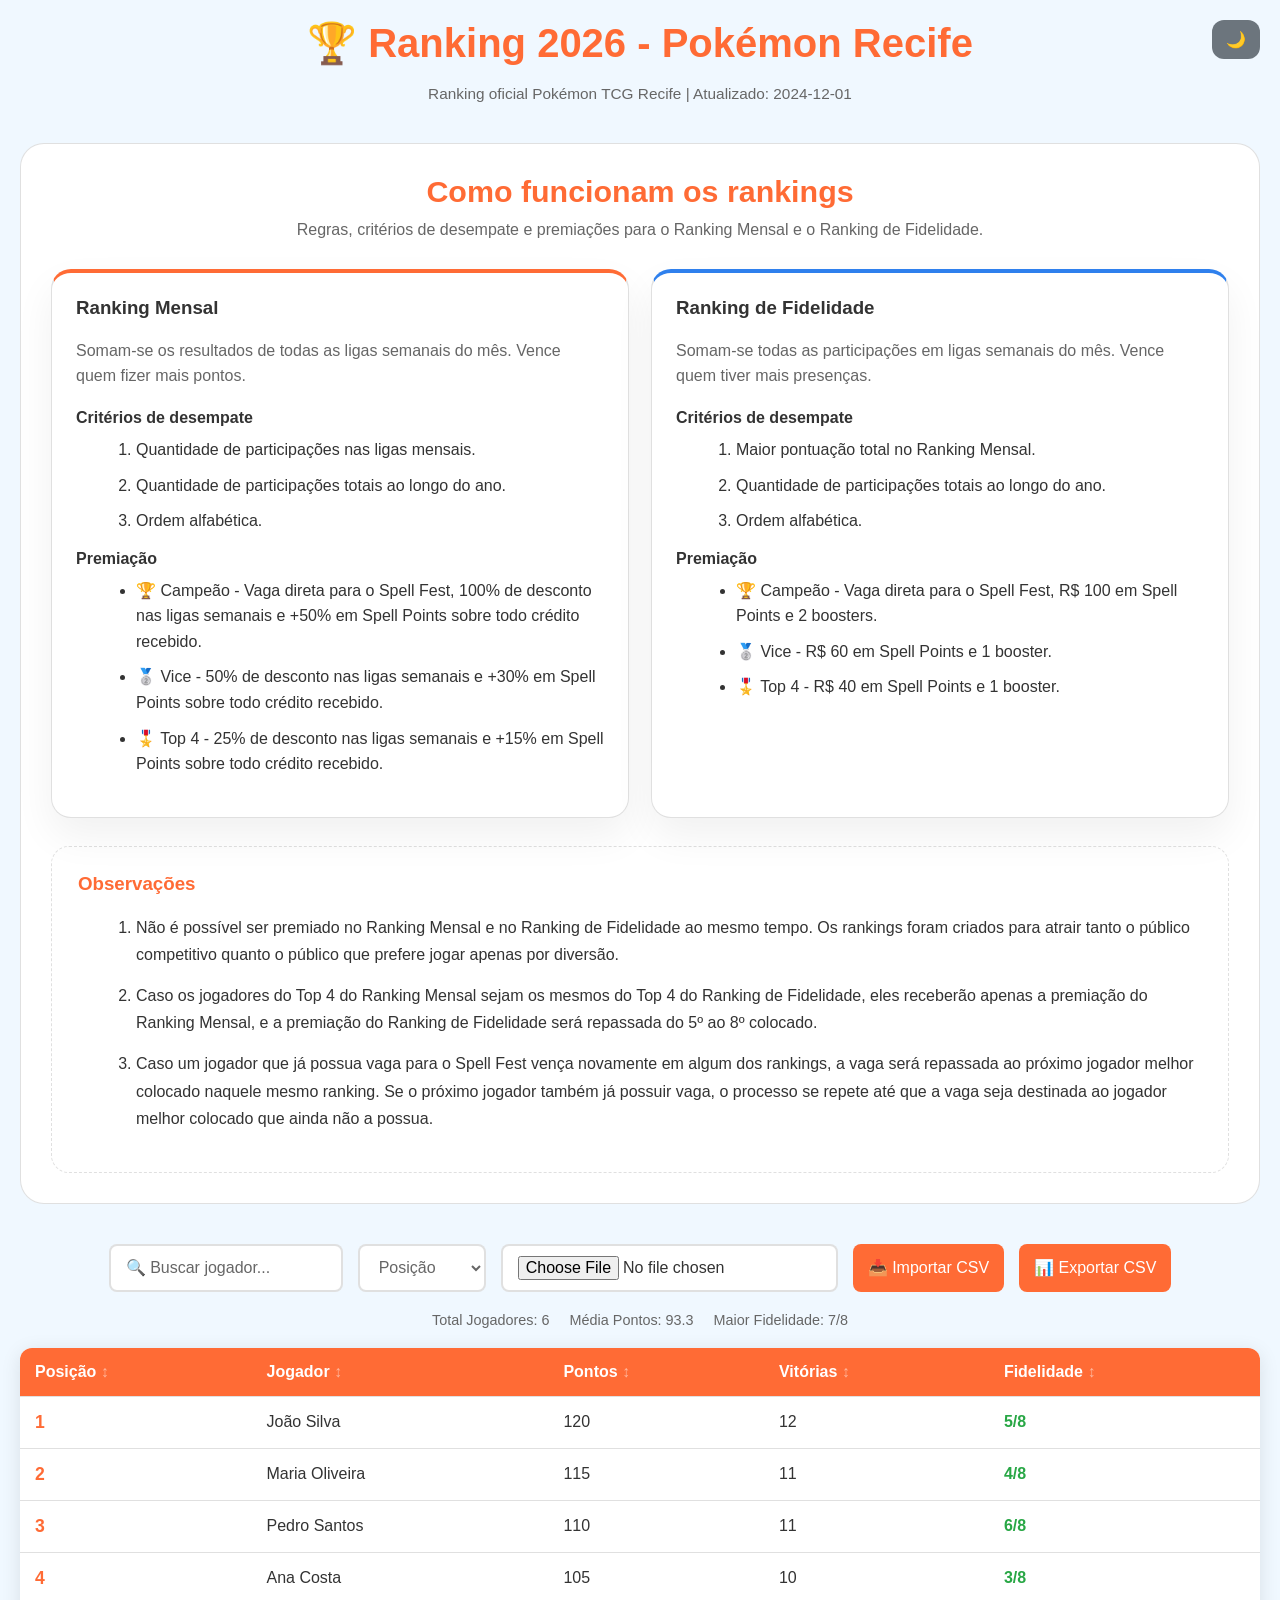
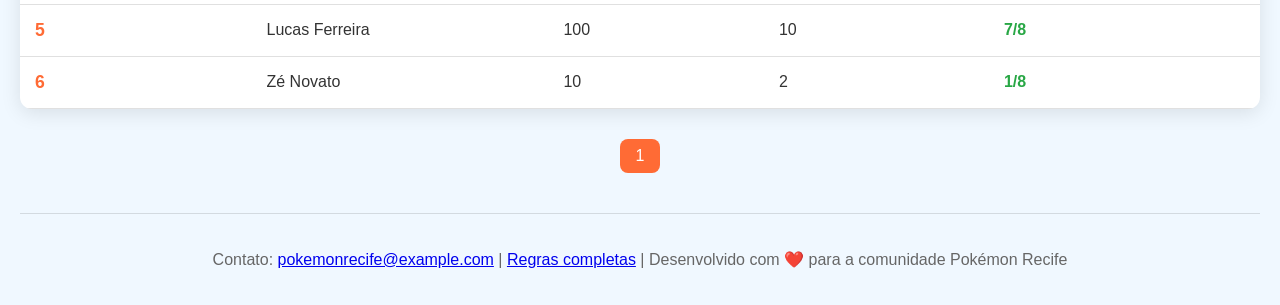
==== index.html @ 200f7b5b "feat: create initial HTML structure for Pokémon ranking page with detailed sections and controls" ====
<!DOCTYPE html>
<html lang="pt-BR">
<head>
    <meta charset="UTF-8">
    <meta name="viewport" content="width=device-width, initial-scale=1.0">
    <title>Ranking 2026 - Pokémon Recife</title>
    <link rel="stylesheet" href="css/style.css">
</head>

<body>

    <!-- Animação de intro: Pokébola -->
    <div id="pokeIntro">
        <div class="pokeball">
            <div class="pokeball-top"></div>
            <div class="pokeball-middle">
                <div class="pokeball-btn"></div>
            </div>
            <div class="pokeball-bottom"></div>
        </div>
    </div>

    <div class="header">
        <div class="header-top">
            <h1>🏆 Ranking 2026 - Pokémon Recife</h1>
            <button class="theme-toggle" onclick="toggleTheme()" aria-label="Alternar tema">🌙</button>
        </div>
        <p class="header-meta">Ranking oficial Pokémon TCG Recife | <span id="lastUpdate">Atualizado: 2024-12-01</span></p>
    </div>

    <section class="info-section">
        <div class="info-header">
            <h2>Como funcionam os rankings</h2>
            <p>Regras, critérios de desempate e premiações para o Ranking Mensal e o Ranking de Fidelidade.</p>
        </div>

        <div class="cards-grid">
            <article class="info-card card-monthly">
                <h3>Ranking Mensal</h3>
                <p class="card-intro">Somam-se os resultados de todas as ligas semanais do mês. Vence quem fizer mais pontos.</p>
                <div class="card-block">
                    <strong>Critérios de desempate</strong>
                    <ol>
                        <li>Quantidade de participações nas ligas mensais.</li>
                        <li>Quantidade de participações totais ao longo do ano.</li>
                        <li>Ordem alfabética.</li>
                    </ol>
                </div>
                <div class="card-block">
                    <strong>Premiação</strong>
                    <ul>
                        <li>🏆 Campeão - Vaga direta para o Spell Fest, 100% de desconto nas ligas semanais e +50% em Spell Points sobre todo crédito recebido.</li>
                        <li>🥈 Vice - 50% de desconto nas ligas semanais e +30% em Spell Points sobre todo crédito recebido.</li>
                        <li>🎖️ Top 4 - 25% de desconto nas ligas semanais e +15% em Spell Points sobre todo crédito recebido.</li>
                    </ul>
                </div>
            </article>

            <article class="info-card card-loyalty">
                <h3>Ranking de Fidelidade</h3>
                <p class="card-intro">Somam-se todas as participações em ligas semanais do mês. Vence quem tiver mais presenças.</p>
                <div class="card-block">
                    <strong>Critérios de desempate</strong>
                    <ol>
                        <li>Maior pontuação total no Ranking Mensal.</li>
                        <li>Quantidade de participações totais ao longo do ano.</li>
                        <li>Ordem alfabética.</li>
                    </ol>
                </div>
                <div class="card-block">
                    <strong>Premiação</strong>
                    <ul>
                        <li>🏆 Campeão - Vaga direta para o Spell Fest, R$ 100 em Spell Points e 2 boosters.</li>
                        <li>🥈 Vice - R$ 60 em Spell Points e 1 booster.</li>
                        <li>🎖️ Top 4 - R$ 40 em Spell Points e 1 booster.</li>
                    </ul>
                </div>
            </article>
        </div>

        <div class="observations">
            <h3>Observações</h3>
            <ol>
                <li>Não é possível ser premiado no Ranking Mensal e no Ranking de Fidelidade ao mesmo tempo. Os rankings foram criados para atrair tanto o público competitivo quanto o público que prefere jogar apenas por diversão.</li>
                <li>Caso os jogadores do Top 4 do Ranking Mensal sejam os mesmos do Top 4 do Ranking de Fidelidade, eles receberão apenas a premiação do Ranking Mensal, e a premiação do Ranking de Fidelidade será repassada do 5º ao 8º colocado.</li>
                <li>Caso um jogador que já possua vaga para o Spell Fest vença novamente em algum dos rankings, a vaga será repassada ao próximo jogador melhor colocado naquele mesmo ranking. Se o próximo jogador também já possuir vaga, o processo se repete até que a vaga seja destinada ao jogador melhor colocado que ainda não a possua.</li>
            </ol>
        </div>
    </section>

    <div class="controls">
        <input type="text" id="search" placeholder="🔍 Buscar jogador..." />

        <select id="sortSelect">
            <option value="position">Posição</option>
            <option value="player">Jogador</option>
            <option value="points">Pontos</option>
            <option value="wins">Vitórias</option>
            <option value="fidelidade">Fidelidade</option>
        </select>

        <input type="file" id="csvFile" accept=".csv" />
        <button onclick="importCSV()">📥 Importar CSV</button>

        <button onclick="exportCSV()">📊 Exportar CSV</button>
    </div>

    <div class="stats">
        <div>Total Jogadores: <span id="totalPlayers">0</span></div>
        <div>Média Pontos: <span id="avgPoints">0</span></div>
        <div>Maior Fidelidade: <span id="topFidelidade">0/0</span></div>
    </div>

    <div class="table-container">
        <table id="rankingTable">
            <thead>
                <tr>
                    <th class="sortable" onclick="sortTable(0)">Posição</th>
                    <th class="sortable" onclick="sortTable(1)">Jogador</th>
                    <th class="sortable" onclick="sortTable(2)">Pontos</th>
                    <th class="sortable" onclick="sortTable(3)">Vitórias</th>
                    <th class="sortable" onclick="sortTable(4)">Fidelidade</th>
                </tr>
            </thead>
            <tbody id="tableBody"></tbody>
        </table>
    </div>

    <div class="pagination" id="pagination"></div>

    <footer>
        <p>Contato: <a href="mailto:pokemonrecife@example.com">pokemonrecife@example.com</a> | 
        <a href="#">Regras completas</a> | Desenvolvido com ❤️ para a comunidade Pokémon Recife</p>
    </footer>

    <script src="js/script.js"></script>
</body>
</html>
---- css/style.css ----
:root {
    --bg: #f0f8ff;
    --card: white;
    --text: #333;
    --muted: #666;
    --border: rgba(0, 0, 0, 0.12);
    --accent: #ff6b35;
    --hover: #f5f5f5;
}

[data-theme="dark"] {
    --bg: #121212;
    --card: #242424;
    --text: #f4f4f4;
    --muted: rgba(255, 255, 255, 0.72);
    --border: rgba(255, 255, 255, 0.12);
    --accent: #ff8c42;
    --hover: #2f2f2f;
}

* {
    box-sizing: border-box;
}

body {
    font-family: 'Segoe UI', Tahoma, Geneva, Verdana, sans-serif;
    max-width: 1400px;
    margin: 0 auto;
    padding: 20px;
    background: var(--bg);
    color: var(--text);
    transition: all 0.3s;
}

.header {
    margin-bottom: 30px;
    text-align: center;
    position: relative;
}

.header-top {
    display: flex;
    justify-content: center;
    align-items: center;
    gap: 16px;
    margin-bottom: 18px;
    position: relative;
    width: 100%;
}

.header h1 {
    color: var(--accent);
    margin: 0;
    font-size: 2.5em;
}

.header-meta {
    margin: 0;
    color: var(--muted);
    font-size: 0.96em;
}

.header-description {
    background: var(--card);
    border: 1px solid var(--border);
    border-radius: 18px;
    padding: 24px;
    margin: 24px auto 20px;
    max-width: 980px;
    text-align: left;
    color: var(--text);
}

.header-description h2 {
    margin: 18px 0 10px;
    font-size: 1.2em;
    color: var(--accent);
}

.header-description p,
.header-description ol,
.header-description ul {
    margin: 0 0 14px;
    line-height: 1.7;
    color: var(--text);
}

.header-description ol,
.header-description ul {
    padding-left: 20px;
}

.header-description li {
    margin-bottom: 10px;
}

.controls {
    display: flex;
    gap: 15px;
    flex-wrap: wrap;
    justify-content: center;
    margin-bottom: 20px;
}

input, select, button {
    padding: 10px 15px;
    border: 2px solid var(--border);
    border-radius: 8px;
    font-size: 16px;
    background: var(--card);
    color: var(--text);
}

input::placeholder,
select {
    color: var(--muted);
}

input:focus, button:focus {
    outline: none;
    border-color: var(--accent);
}

button {
    background: var(--accent);
    color: white;
    border: none;
    cursor: pointer;
    transition: all 0.3s;
}

button:hover {
    filter: brightness(0.95);
    transform: translateY(-2px);
}

.theme-toggle {
    background: #6c757d;
    padding: 10px 14px;
    border-radius: 12px;
    min-width: 48px;
    text-align: center;
    position: absolute;
    right: 0;
    top: 0;
}

.header-meta {
    margin: 0;
    color: var(--muted);
    font-size: 0.96em;
}

table {
    width: 100%;
    border-collapse: collapse;
    background: var(--card);
    box-shadow: 0 4px 20px rgba(0,0,0,0.1);
    border-radius: 12px;
    overflow: hidden;
}

th, td {
    padding: 15px;
    text-align: left;
    border-bottom: 1px solid var(--border);
}

th {
    background: var(--accent);
    color: white;
    font-weight: 600;
    cursor: pointer;
    user-select: none;
    position: sticky;
    top: 0;
    z-index: 10;
}

th:hover {
    background: #e55a2b;
}

.sortable::after {
    content: ' ↕';
    opacity: 0.5;
}

.sorted-asc::after {
    content: ' ↑';
}

.sorted-desc::after {
    content: ' ↓';
}

tr {
    transition: background 0.2s;
}

tr:hover {
    background: var(--hover);
}

.win-rate {
    font-weight: bold;
    color: #28a745;
}

.position {
    font-weight: bold;
    color: var(--accent);
    font-size: 1.1em;
}

.stats {
    display: flex;
    gap: 20px;
    margin: 20px 0;
    font-size: 0.9em;
    color: var(--muted);
    justify-content: center;
    flex-wrap: wrap;
}

.pagination {
    display: flex;
    justify-content: center;
    gap: 10px;
    margin: 30px 0;
    flex-wrap: wrap;
}

.page-btn {
    padding: 8px 12px;
    min-width: 40px;
}

.page-active {
    background: var(--accent) !important;
}

@media (max-width: 768px) {
    .controls {
        flex-direction: column;
        align-items: center;
    }

    th, td {
        padding: 10px 8px;
        font-size: 14px;
    }

    .stats {
        flex-direction: column;
        gap: 10px;
    }
}

.info-section {
    background: var(--card);
    border: 1px solid var(--border);
    border-radius: 24px;
    padding: 30px;
    margin: 40px 0;
}

.info-header {
    text-align: center;
    margin-bottom: 30px;
}

.info-header h2 {
    margin: 0;
    font-size: 1.9em;
    color: var(--accent);
}

.info-header p {
    margin: 12px auto 0;
    max-width: 720px;
    color: var(--muted);
}

.cards-grid {
    display: grid;
    grid-template-columns: repeat(2, minmax(280px, 1fr));
    gap: 22px;
    margin-bottom: 28px;
}

.info-card {
    background: var(--card);
    border-radius: 20px;
    padding: 24px;
    box-shadow: 0 18px 40px rgba(0, 0, 0, 0.06);
    border: 1px solid var(--border);
}

.info-card h3 {
    margin-top: 0;
    color: var(--text);
}

.card-monthly {
    border-top: 4px solid #ff6b35;
}

.card-loyalty {
    border-top: 4px solid #2f80ed;
}

.card-intro {
    margin: 14px 0 20px;
    color: var(--muted);
    line-height: 1.6;
}

.card-block strong {
    display: block;
    margin-bottom: 10px;
    color: var(--text);
}

.card-block ol,
.card-block ul {
    margin: 0 0 16px 20px;
    color: var(--text);
    line-height: 1.6;
}

.card-block li {
    margin-bottom: 10px;
}

.observations {
    background: var(--card);
    border: 1px dashed var(--border);
    border-radius: 18px;
    padding: 26px;
}

.observations h3 {
    margin-top: 0;
    color: var(--accent);
}

.observations ol {
    margin: 16px 0 0 18px;
    color: var(--text);
    line-height: 1.7;
}

.observations li {
    margin-bottom: 14px;
}

footer {
    text-align: center;
    margin-top: 40px;
    padding-top: 20px;
    border-top: 1px solid var(--border);
    color: var(--muted);
}

@media (max-width: 900px) {
    .cards-grid {
        grid-template-columns: 1fr;
    }
}

/* ── Pokébola Intro ── */
#pokeIntro {
    position: fixed;
    inset: 0;
    background: #1a1a1a;
    display: flex;
    align-items: center;
    justify-content: center;
    z-index: 9999;
    animation: introFadeOut 0.5s ease 2.4s forwards;
}

#pokeIntro.hidden {
    display: none;
}

@keyframes introFadeOut {
    to { opacity: 0; pointer-events: none; }
}

.pokeball {
    width: 160px;
    height: 160px;
    border-radius: 50%;
    overflow: hidden;
    position: relative;
    box-shadow: 0 0 40px rgba(255, 107, 53, 0.6);
    animation: pokeShake 0.4s ease 1.2s 2 alternate, pokeOpen 0.3s ease 2s forwards;
}

@keyframes pokeShake {
    from { transform: rotate(-15deg); }
    to   { transform: rotate(15deg); }
}

@keyframes pokeOpen {
    0%   { transform: scale(1); }
    50%  { transform: scale(1.3); }
    100% { transform: scale(0) rotate(360deg); opacity: 0; }
}

.pokeball-top {
    height: 50%;
    background: #ff1a1a;
}

.pokeball-bottom {
    height: 50%;
    background: white;
}

.pokeball-middle {
    position: absolute;
    top: 50%;
    left: 0;
    right: 0;
    transform: translateY(-50%);
    height: 16px;
    background: #222;
    display: flex;
    align-items: center;
    justify-content: center;
}

.pokeball-btn {
    width: 36px;
    height: 36px;
    border-radius: 50%;
    background: white;
    border: 5px solid #222;
    box-shadow: 0 0 0 4px white;
    animation: btnGlow 0.6s ease 1.2s infinite alternate;
}

@keyframes btnGlow {
    from { box-shadow: 0 0 0 4px white; }
    to   { box-shadow: 0 0 12px 4px #ffdd57; }
}
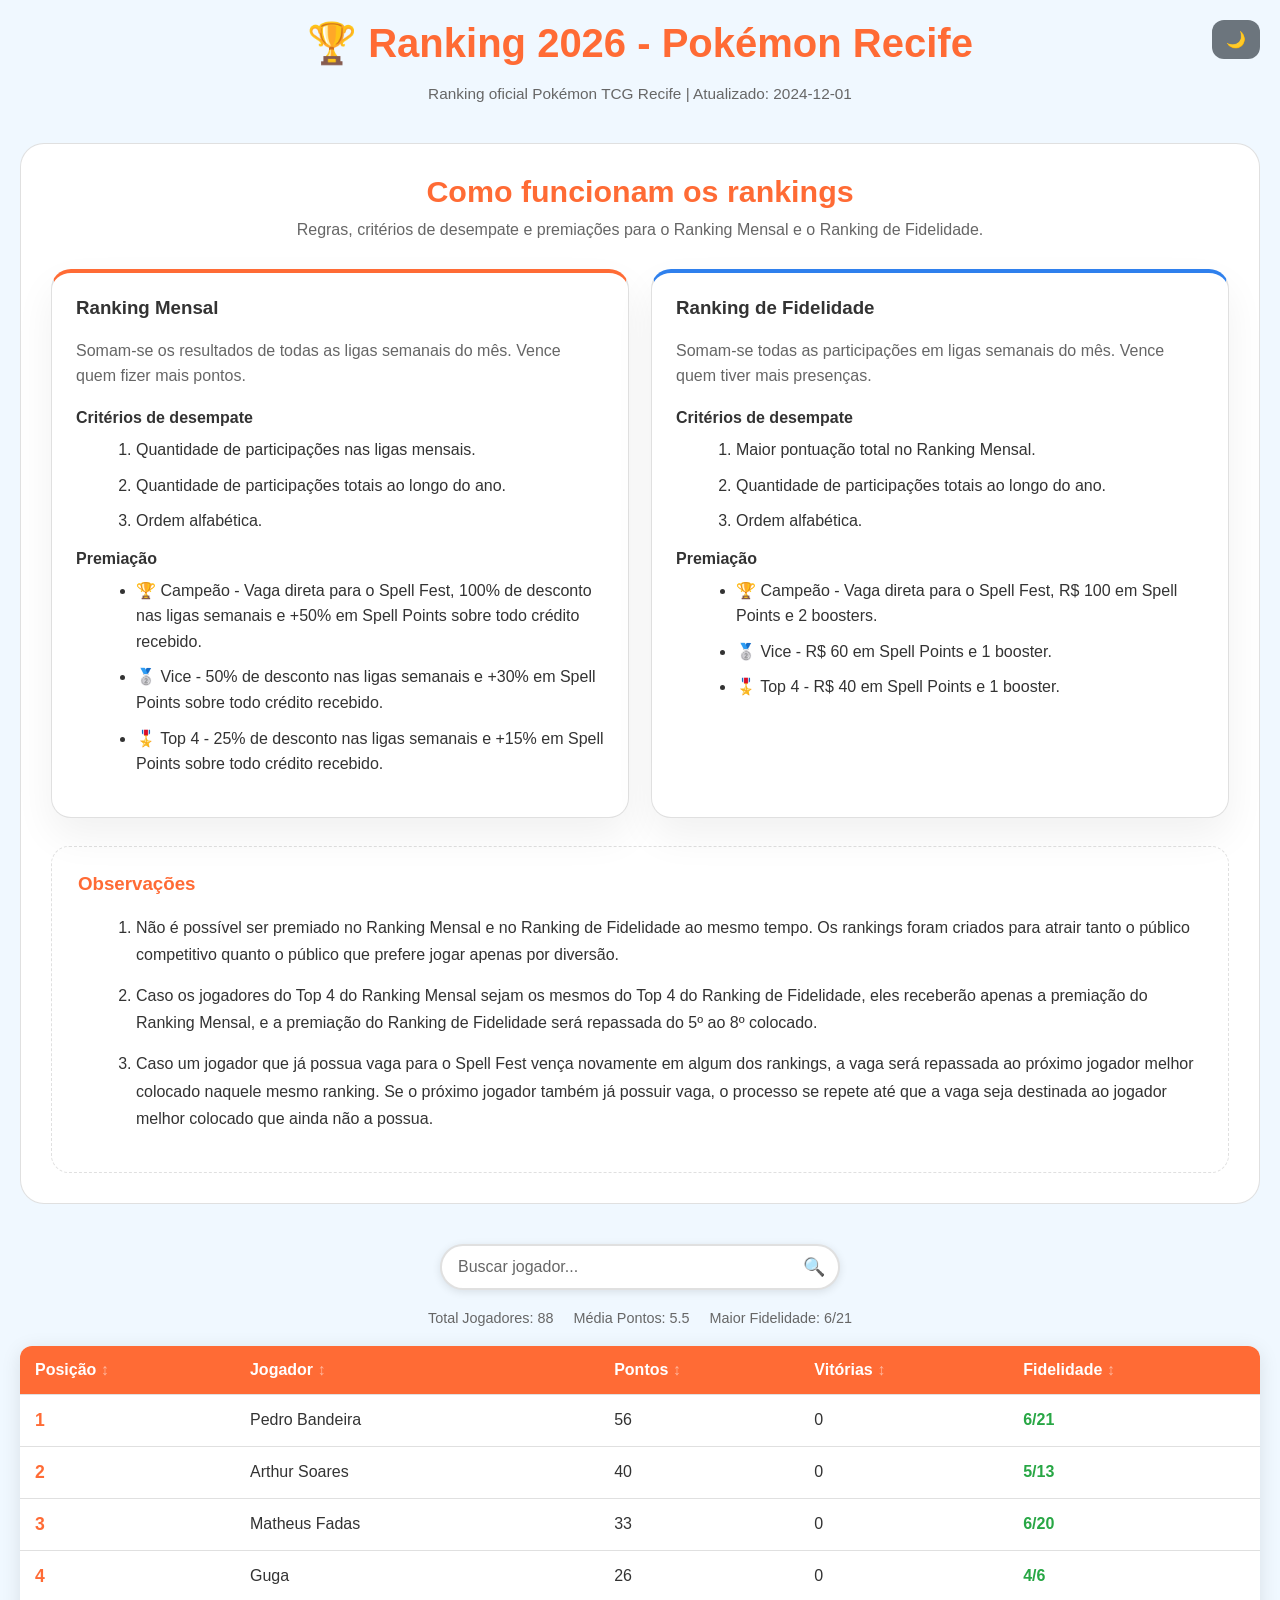
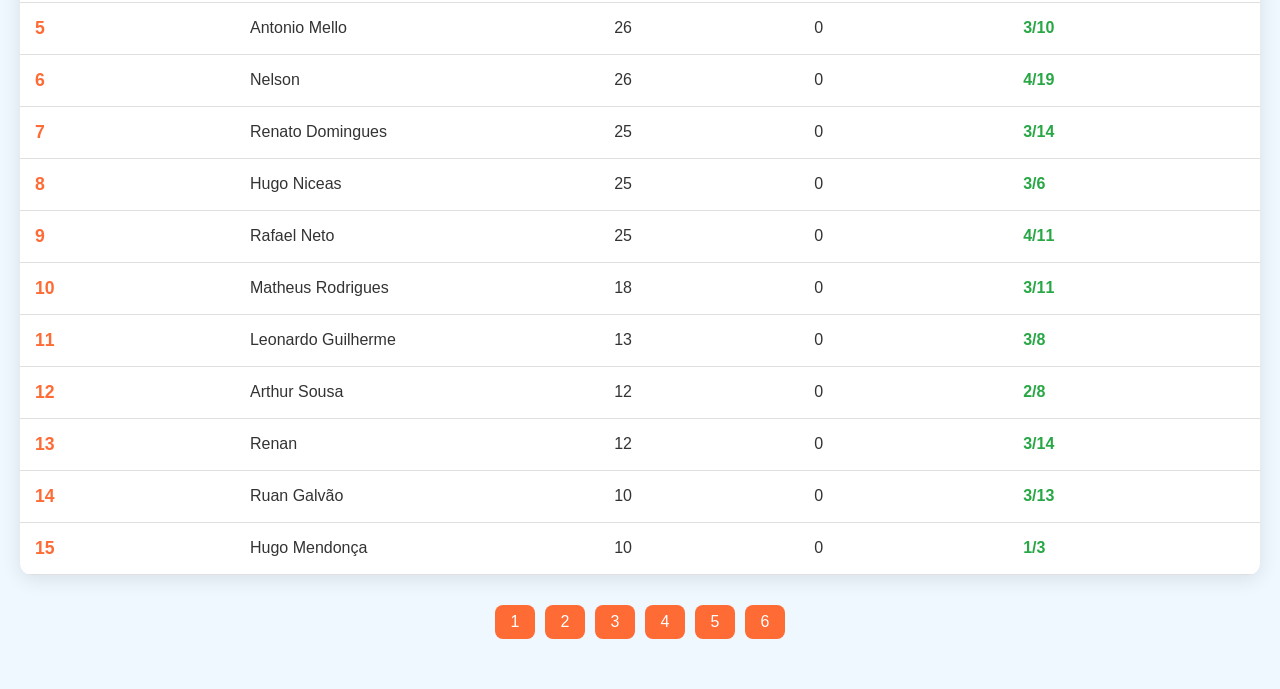
==== commit bb0dc201: "Melhorar estilização do filtro de pesquisa: adicionar ícone, bordas arredondadas, efeitos de foco e " ====
--- a/index.html
+++ b/index.html
@@ -89,20 +89,10 @@
     </section>
 
     <div class="controls">
-        <input type="text" id="search" placeholder="🔍 Buscar jogador..." />
-
-        <select id="sortSelect">
-            <option value="position">Posição</option>
-            <option value="player">Jogador</option>
-            <option value="points">Pontos</option>
-            <option value="wins">Vitórias</option>
-            <option value="fidelidade">Fidelidade</option>
-        </select>
-
-        <input type="file" id="csvFile" accept=".csv" />
-        <button onclick="importCSV()">📥 Importar CSV</button>
-
-        <button onclick="exportCSV()">📊 Exportar CSV</button>
+        <div class="search-container">
+            <input type="text" id="search" placeholder="Buscar jogador..." />
+            <span class="search-icon">🔍</span>
+        </div>
     </div>
 
     <div class="stats">
@@ -128,11 +118,6 @@
 
     <div class="pagination" id="pagination"></div>
 
-    <footer>
-        <p>Contato: <a href="mailto:pokemonrecife@example.com">pokemonrecife@example.com</a> | 
-        <a href="#">Regras completas</a> | Desenvolvido com ❤️ para a comunidade Pokémon Recife</p>
-    </footer>
-
     <script src="js/script.js"></script>
 </body>
 </html>
--- a/css/style.css
+++ b/css/style.css
@@ -100,6 +100,45 @@
     flex-wrap: wrap;
     justify-content: center;
     margin-bottom: 20px;
+}
+
+.search-container {
+    position: relative;
+    max-width: 400px;
+    width: 100%;
+}
+
+.search-container input {
+    width: 100%;
+    padding: 12px 45px 12px 16px;
+    border: 2px solid var(--border);
+    border-radius: 25px;
+    font-size: 16px;
+    background: var(--card);
+    color: var(--text);
+    transition: all 0.3s ease;
+    box-shadow: 0 2px 8px rgba(0, 0, 0, 0.1);
+}
+
+.search-container input:focus {
+    outline: none;
+    border-color: var(--accent);
+    box-shadow: 0 0 0 3px rgba(255, 107, 53, 0.2);
+    transform: scale(1.02);
+}
+
+.search-container input::placeholder {
+    color: var(--muted);
+}
+
+.search-icon {
+    position: absolute;
+    right: 15px;
+    top: 50%;
+    transform: translateY(-50%);
+    color: var(--muted);
+    font-size: 18px;
+    pointer-events: none;
 }
 
 input, select, button {
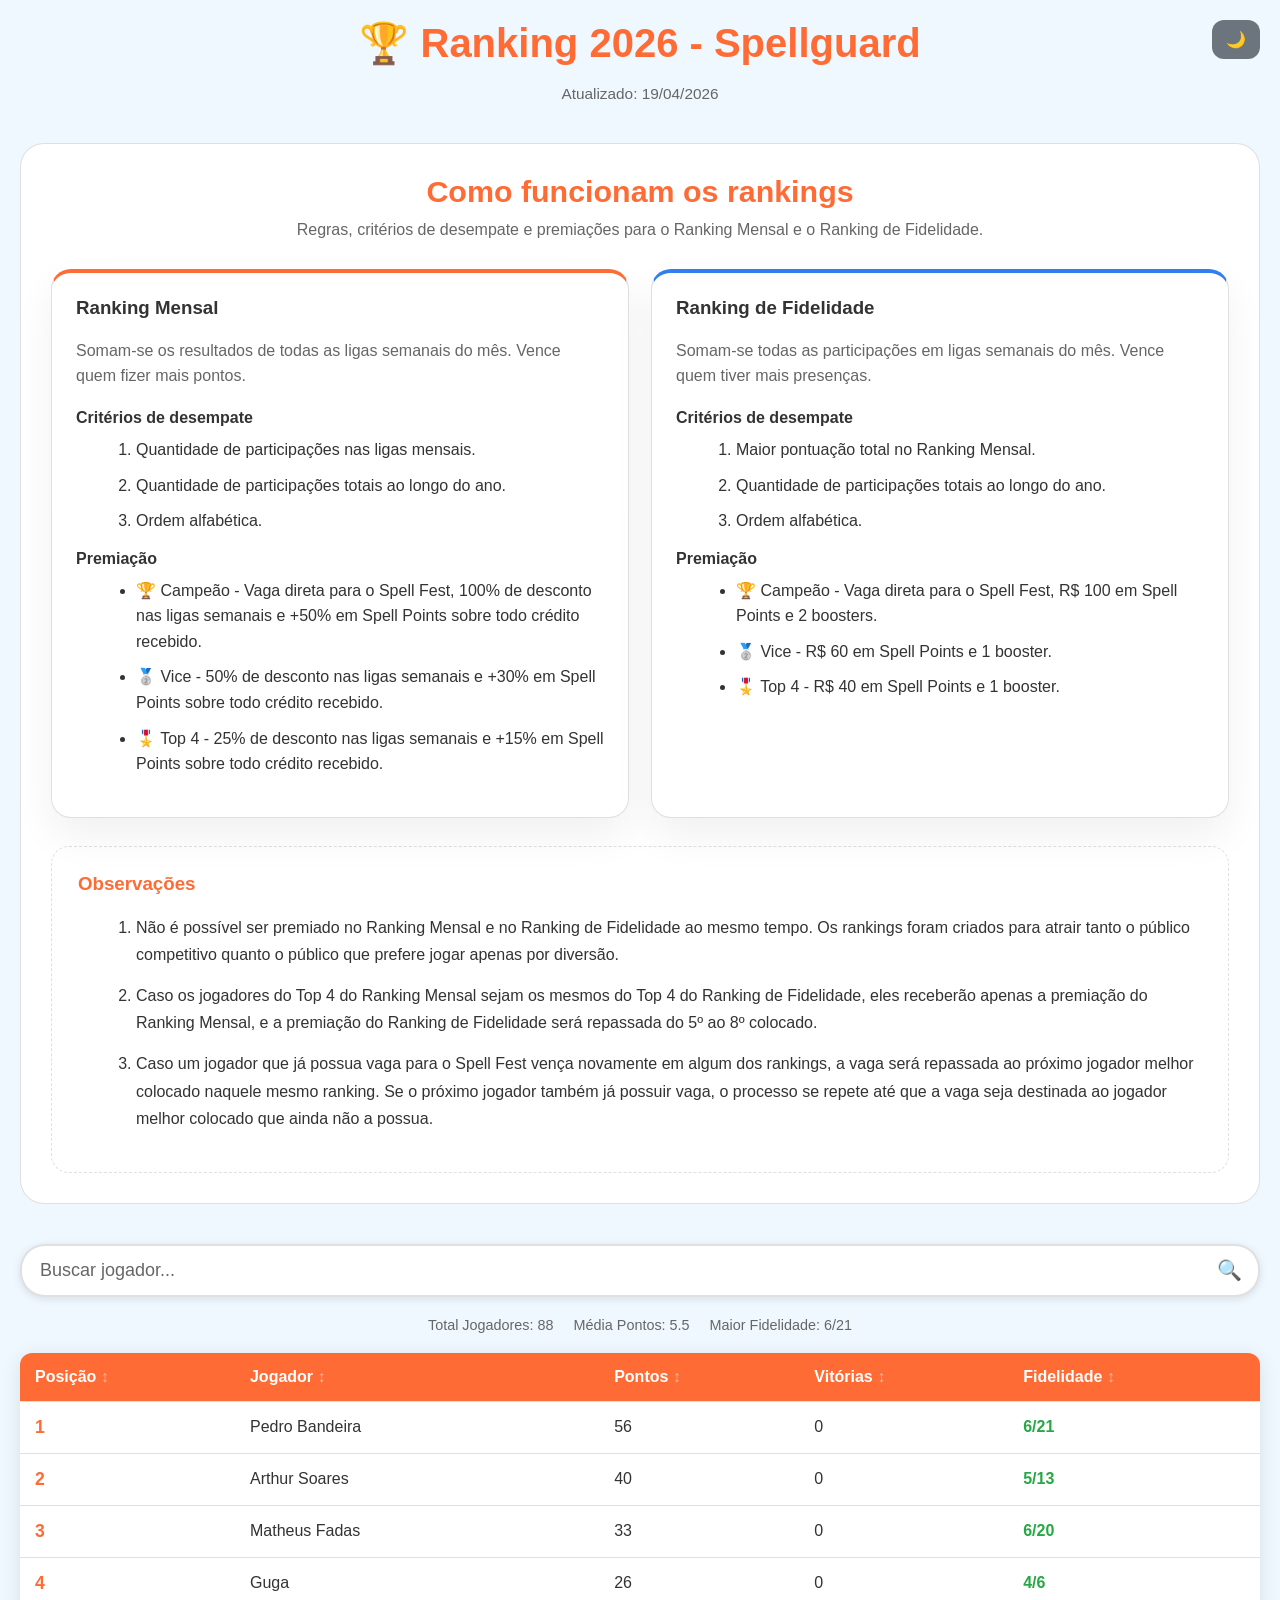
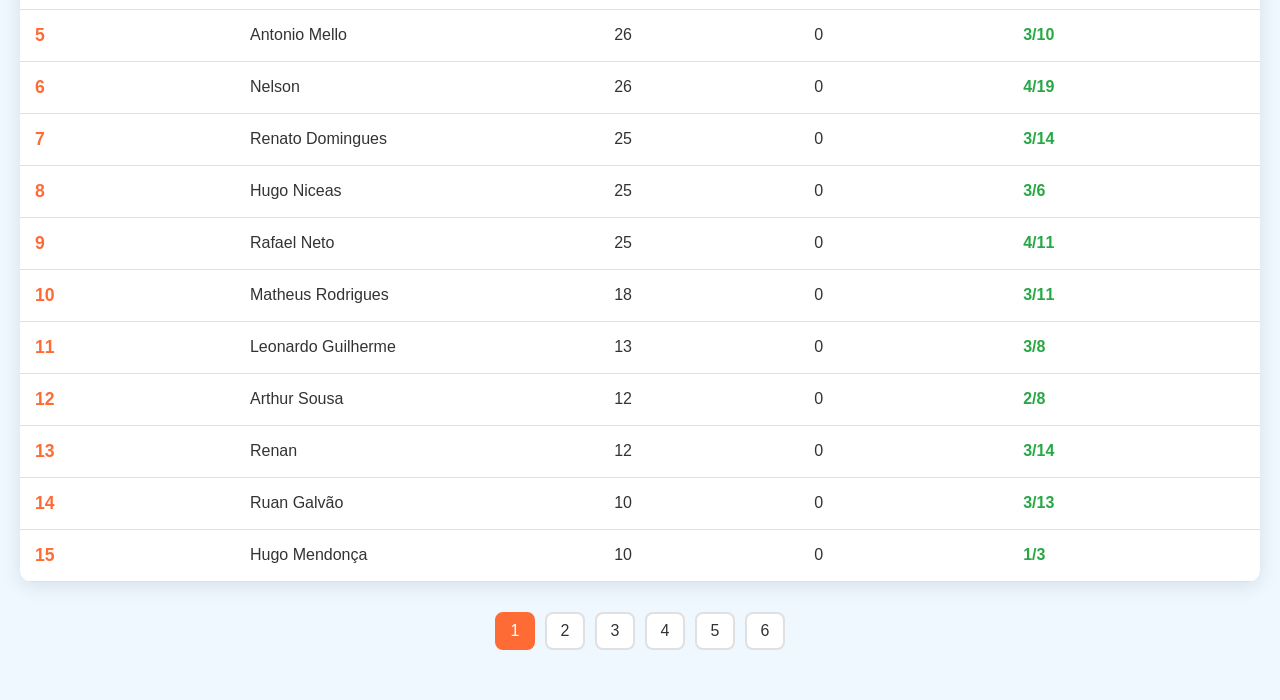
==== commit 67447b93: "Mudanças na nomenclatura da página e do título, além de ajustes no conteúdo para refletir as mudança" ====
--- a/index.html
+++ b/index.html
@@ -22,10 +22,10 @@
 
     <div class="header">
         <div class="header-top">
-            <h1>🏆 Ranking 2026 - Pokémon Recife</h1>
+            <h1>🏆 Ranking 2026 - Spellguard</h1>
             <button class="theme-toggle" onclick="toggleTheme()" aria-label="Alternar tema">🌙</button>
         </div>
-        <p class="header-meta">Ranking oficial Pokémon TCG Recife | <span id="lastUpdate">Atualizado: 2024-12-01</span></p>
+        <p class="header-meta"> <span id="lastUpdate">Atualizado: 19/04/2026</span></p>
     </div>
 
     <section class="info-section">
--- a/css/style.css
+++ b/css/style.css
@@ -104,16 +104,15 @@
 
 .search-container {
     position: relative;
-    max-width: 400px;
     width: 100%;
 }
 
 .search-container input {
     width: 100%;
-    padding: 12px 45px 12px 16px;
+    padding: 14px 50px 14px 18px;
     border: 2px solid var(--border);
     border-radius: 25px;
-    font-size: 16px;
+    font-size: 18px;
     background: var(--card);
     color: var(--text);
     transition: all 0.3s ease;
@@ -133,11 +132,11 @@
 
 .search-icon {
     position: absolute;
-    right: 15px;
+    right: 18px;
     top: 50%;
     transform: translateY(-50%);
     color: var(--muted);
-    font-size: 18px;
+    font-size: 20px;
     pointer-events: none;
 }
 
@@ -273,10 +272,23 @@
 .page-btn {
     padding: 8px 12px;
     min-width: 40px;
+    background: var(--card);
+    color: var(--text);
+    border: 2px solid var(--border);
+    border-radius: 8px;
+    cursor: pointer;
+    transition: all 0.3s;
+}
+
+.page-btn:hover {
+    background: var(--hover);
+    border-color: var(--accent);
 }
 
 .page-active {
     background: var(--accent) !important;
+    color: white !important;
+    border-color: var(--accent) !important;
 }
 
 @media (max-width: 768px) {
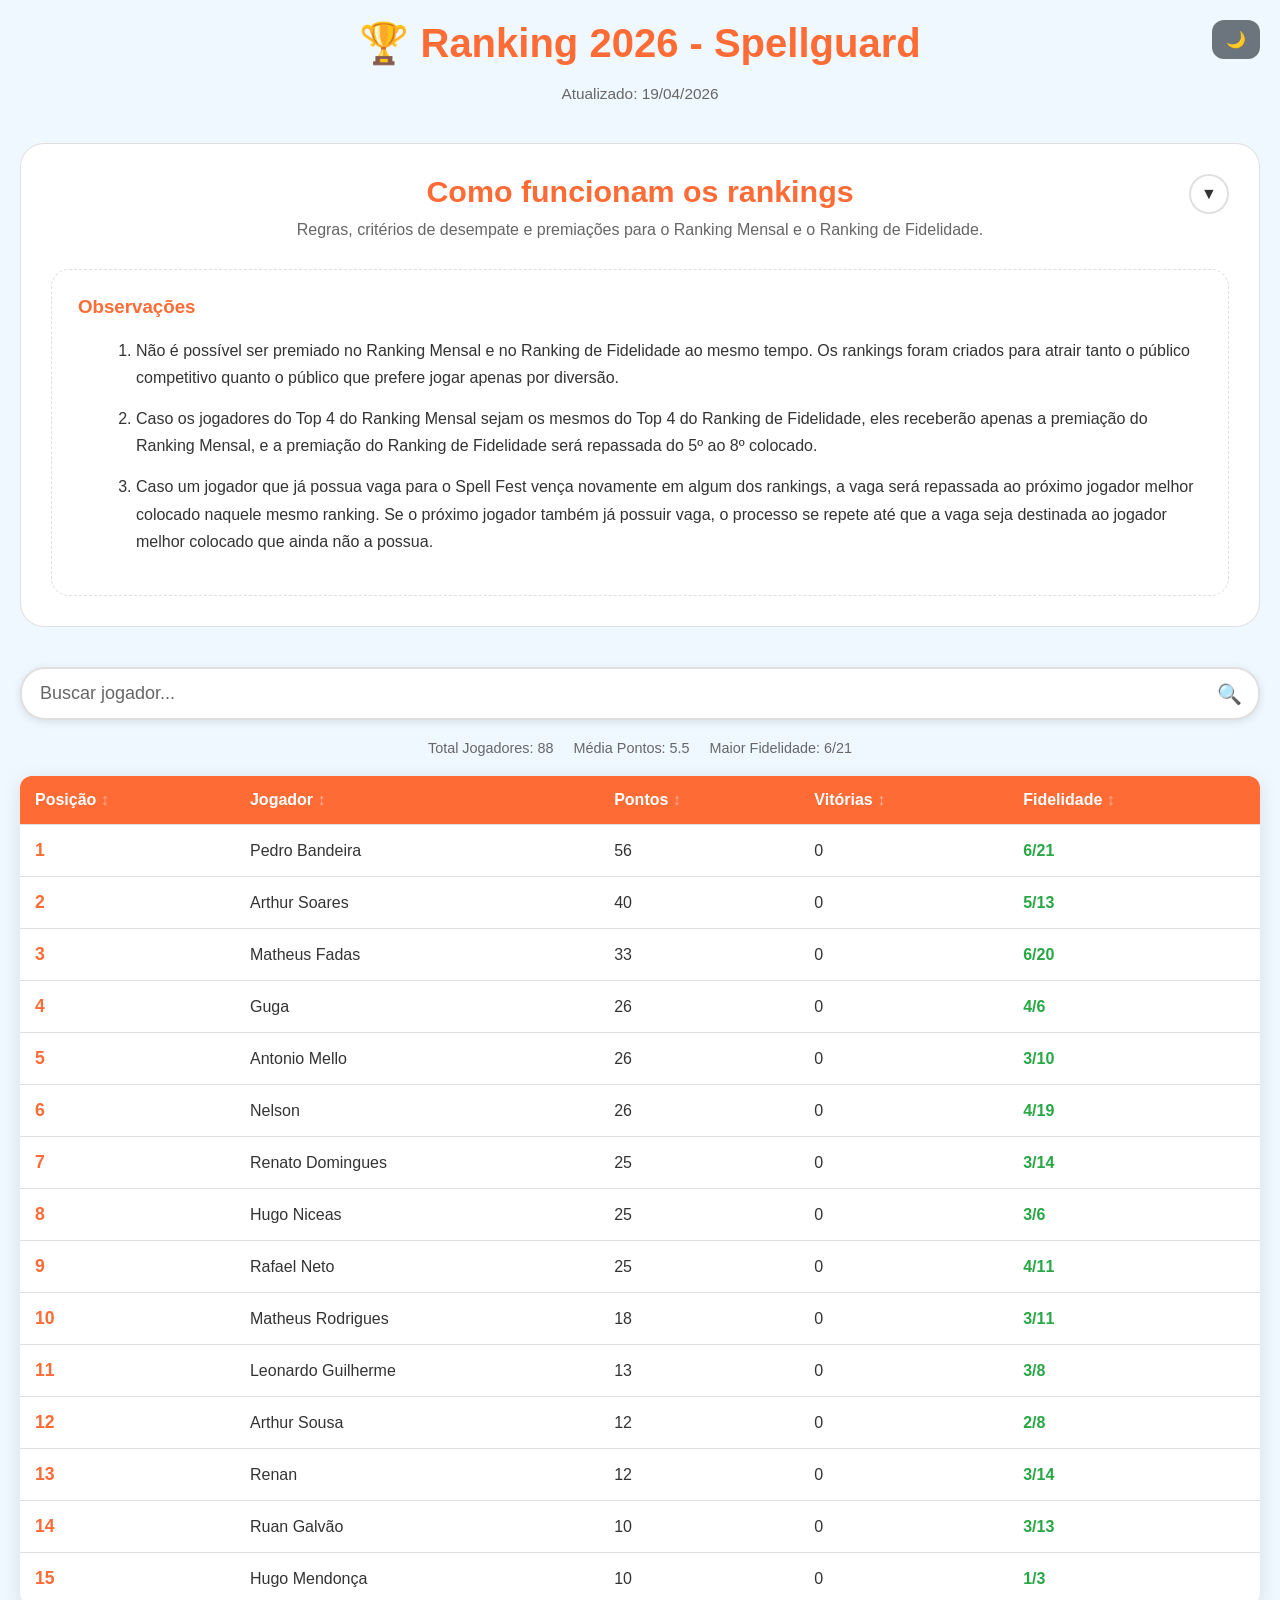
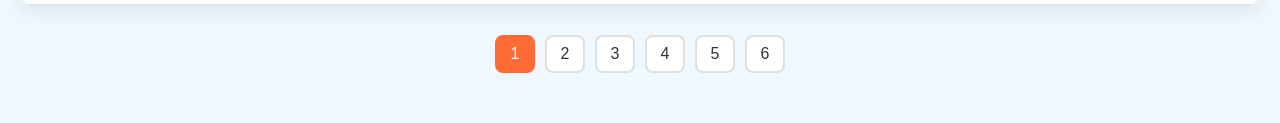
==== commit 5a6c17a9: "Adicionar botão para expandir/recolher seção de informações dos rankings" ====
--- a/index.html
+++ b/index.html
@@ -31,10 +31,11 @@
     <section class="info-section">
         <div class="info-header">
             <h2>Como funcionam os rankings</h2>
+            <button class="info-toggle" onclick="toggleInfo()" aria-label="Expandir/recolher informações">▼</button>
             <p>Regras, critérios de desempate e premiações para o Ranking Mensal e o Ranking de Fidelidade.</p>
         </div>
 
-        <div class="cards-grid">
+        <div class="info-content" id="infoContent">
             <article class="info-card card-monthly">
                 <h3>Ranking Mensal</h3>
                 <p class="card-intro">Somam-se os resultados de todas as ligas semanais do mês. Vence quem fizer mais pontos.</p>
@@ -86,6 +87,7 @@
                 <li>Caso um jogador que já possua vaga para o Spell Fest vença novamente em algum dos rankings, a vaga será repassada ao próximo jogador melhor colocado naquele mesmo ranking. Se o próximo jogador também já possuir vaga, o processo se repete até que a vaga seja destinada ao jogador melhor colocado que ainda não a possua.</li>
             </ol>
         </div>
+        </div>
     </section>
 
     <div class="controls">
--- a/css/style.css
+++ b/css/style.css
@@ -319,6 +319,7 @@
 .info-header {
     text-align: center;
     margin-bottom: 30px;
+    position: relative;
 }
 
 .info-header h2 {
@@ -327,10 +328,49 @@
     color: var(--accent);
 }
 
+.info-toggle {
+    position: absolute;
+    right: 0;
+    top: 0;
+    background: var(--card);
+    border: 2px solid var(--border);
+    border-radius: 50%;
+    width: 40px;
+    height: 40px;
+    cursor: pointer;
+    display: flex;
+    align-items: center;
+    justify-content: center;
+    font-size: 16px;
+    transition: all 0.3s;
+    color: var(--text);
+}
+
+.info-toggle:hover {
+    border-color: var(--accent);
+    transform: scale(1.1);
+}
+
+.info-toggle.rotated {
+    transform: rotate(180deg);
+}
+
 .info-header p {
     margin: 12px auto 0;
     max-width: 720px;
     color: var(--muted);
+}
+
+.info-content {
+    overflow: hidden;
+    transition: max-height 0.5s ease, opacity 0.3s ease;
+    max-height: 0;
+    opacity: 0;
+}
+
+.info-content.expanded {
+    max-height: 2000px;
+    opacity: 1;
 }
 
 .cards-grid {
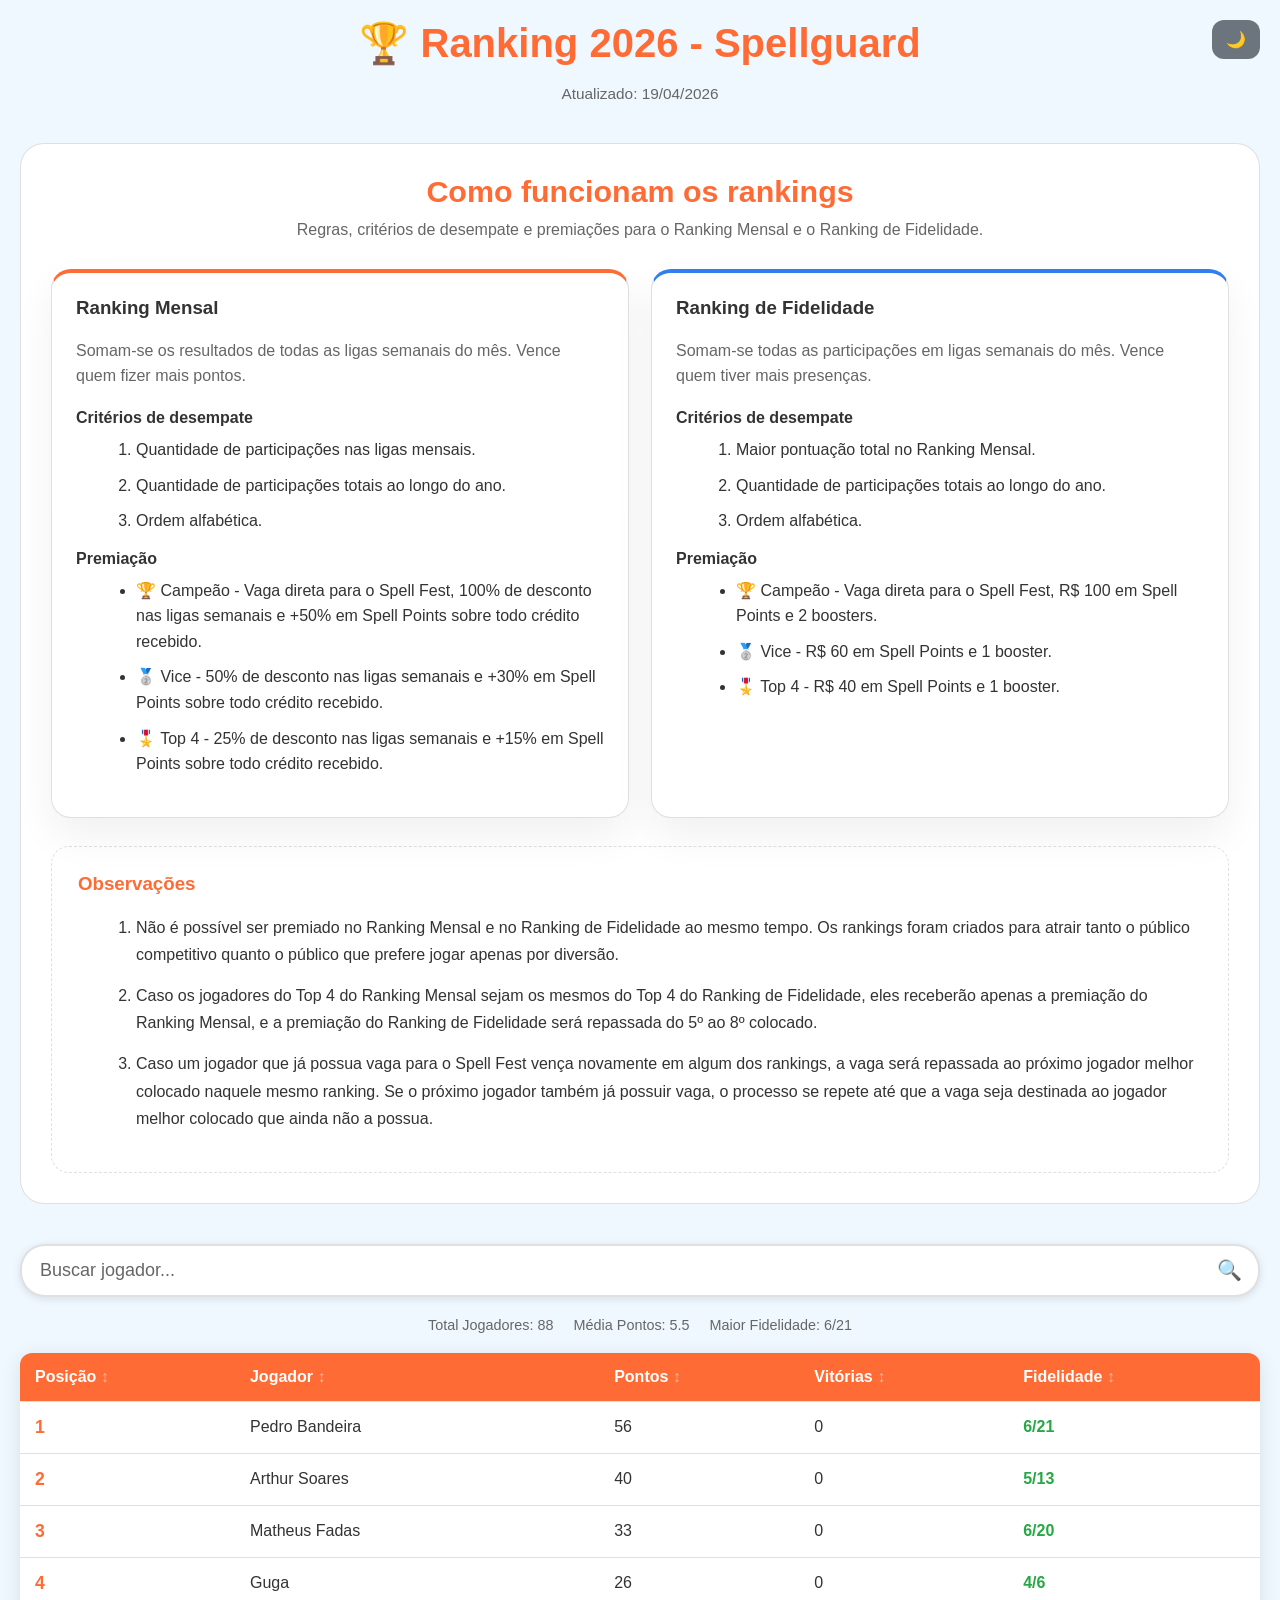
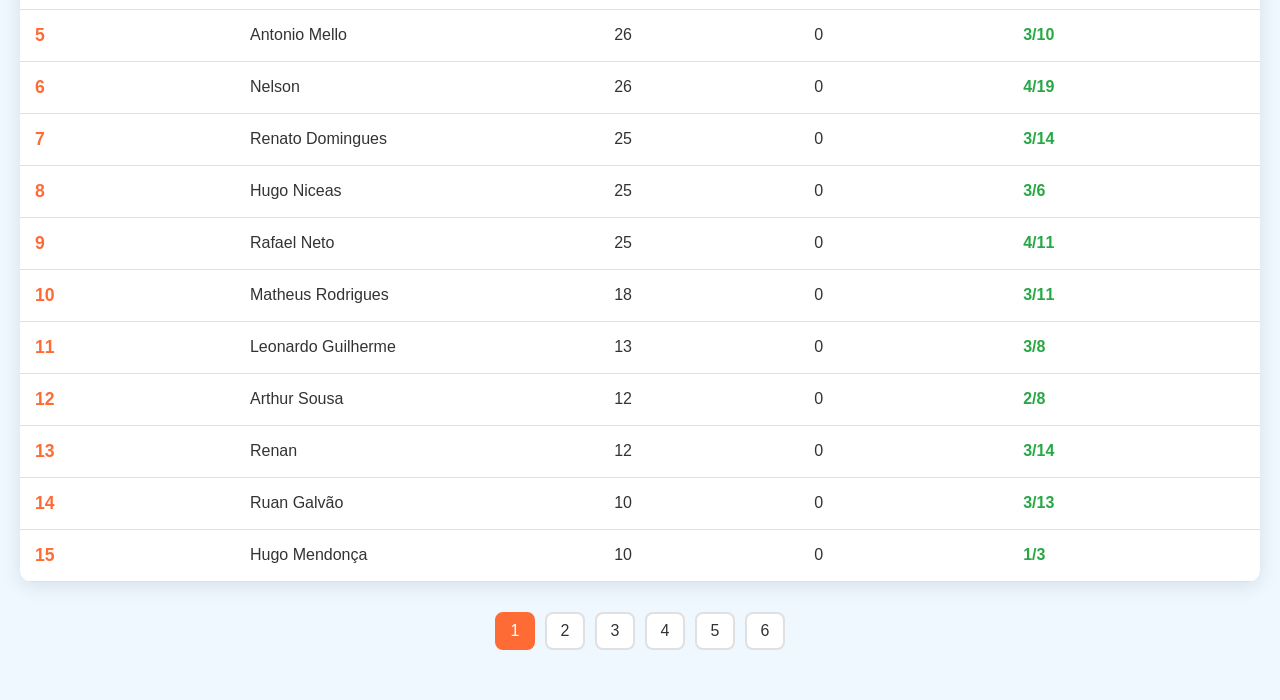
==== commit b6c9e8bf: "Desfazer funcionalidade de expandir/recolher da seção de informações" ====
--- a/index.html
+++ b/index.html
@@ -31,11 +31,10 @@
     <section class="info-section">
         <div class="info-header">
             <h2>Como funcionam os rankings</h2>
-            <button class="info-toggle" onclick="toggleInfo()" aria-label="Expandir/recolher informações">▼</button>
             <p>Regras, critérios de desempate e premiações para o Ranking Mensal e o Ranking de Fidelidade.</p>
         </div>
 
-        <div class="info-content" id="infoContent">
+        <div class="cards-grid">
             <article class="info-card card-monthly">
                 <h3>Ranking Mensal</h3>
                 <p class="card-intro">Somam-se os resultados de todas as ligas semanais do mês. Vence quem fizer mais pontos.</p>
@@ -87,7 +86,6 @@
                 <li>Caso um jogador que já possua vaga para o Spell Fest vença novamente em algum dos rankings, a vaga será repassada ao próximo jogador melhor colocado naquele mesmo ranking. Se o próximo jogador também já possuir vaga, o processo se repete até que a vaga seja destinada ao jogador melhor colocado que ainda não a possua.</li>
             </ol>
         </div>
-        </div>
     </section>
 
     <div class="controls">
--- a/css/style.css
+++ b/css/style.css
@@ -319,7 +319,6 @@
 .info-header {
     text-align: center;
     margin-bottom: 30px;
-    position: relative;
 }
 
 .info-header h2 {
@@ -328,49 +327,10 @@
     color: var(--accent);
 }
 
-.info-toggle {
-    position: absolute;
-    right: 0;
-    top: 0;
-    background: var(--card);
-    border: 2px solid var(--border);
-    border-radius: 50%;
-    width: 40px;
-    height: 40px;
-    cursor: pointer;
-    display: flex;
-    align-items: center;
-    justify-content: center;
-    font-size: 16px;
-    transition: all 0.3s;
-    color: var(--text);
-}
-
-.info-toggle:hover {
-    border-color: var(--accent);
-    transform: scale(1.1);
-}
-
-.info-toggle.rotated {
-    transform: rotate(180deg);
-}
-
 .info-header p {
     margin: 12px auto 0;
     max-width: 720px;
     color: var(--muted);
-}
-
-.info-content {
-    overflow: hidden;
-    transition: max-height 0.5s ease, opacity 0.3s ease;
-    max-height: 0;
-    opacity: 0;
-}
-
-.info-content.expanded {
-    max-height: 2000px;
-    opacity: 1;
 }
 
 .cards-grid {
